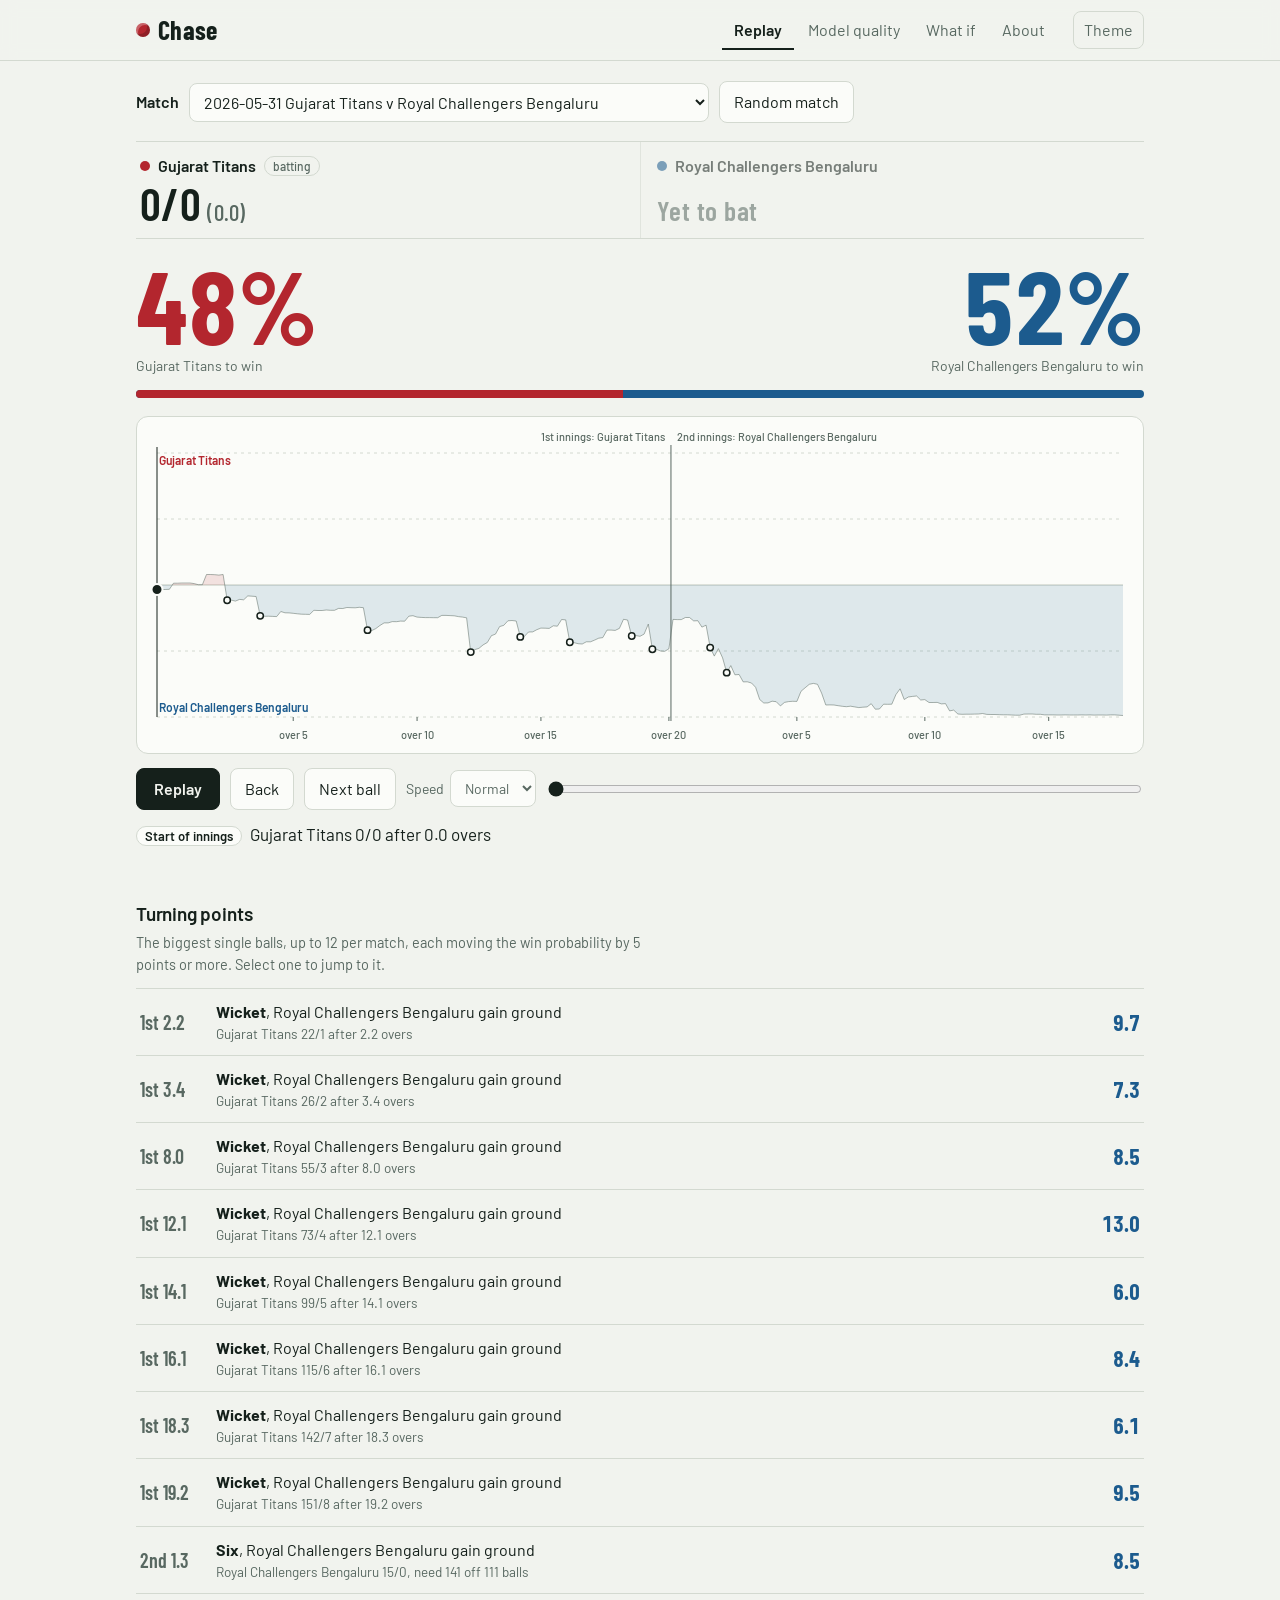
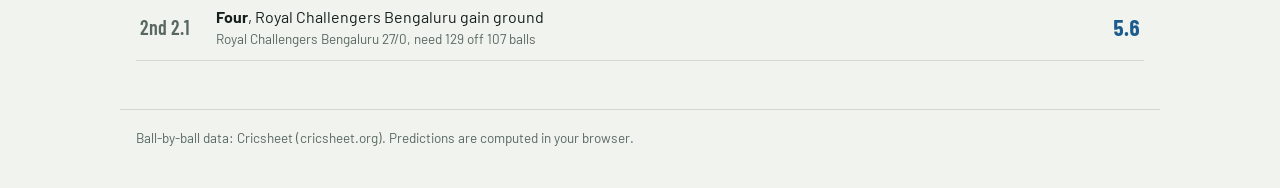
==== web/index.html @ fb61a50c "Initial commit Co-Authored-By: Claude Sonnet 5.5 <noreply@anthropic.com> Claude-Session: https://cla" ====
<!doctype html>
<html lang="en">
<head>
<meta charset="utf-8">
<meta name="viewport" content="width=device-width, initial-scale=1">
<title>Chase: live win probability for T20 cricket</title>
<meta name="description" content="Ball-by-ball win probability for T20 cricket, with a reason for every big swing and a public calibration report.">
<link rel="preconnect" href="https://fonts.googleapis.com">
<link rel="preconnect" href="https://fonts.gstatic.com" crossorigin>
<link href="https://fonts.googleapis.com/css2?family=Barlow:wght@400;500;600&family=Barlow+Condensed:wght@500;600;700&display=swap" rel="stylesheet">
<link rel="stylesheet" href="styles.css">
</head>
<body>
<a class="skip" href="#main">Skip to content</a>
<header class="top">
  <div class="top-in">
    <a class="mark" href="#" aria-label="Chase home"><span class="mark-ball" aria-hidden="true"></span>Chase</a>
    <nav class="tabs" role="tablist" aria-label="Sections">
      <button role="tab" id="t-replay" aria-controls="v-replay" aria-selected="true">Replay</button>
      <button role="tab" id="t-quality" aria-controls="v-quality" aria-selected="false" tabindex="-1">Model quality</button>
      <button role="tab" id="t-whatif" aria-controls="v-whatif" aria-selected="false" tabindex="-1">What if</button>
      <button role="tab" id="t-live" aria-controls="v-live" aria-selected="false" tabindex="-1" hidden>Live</button>
      <button role="tab" id="t-about" aria-controls="v-about" aria-selected="false" tabindex="-1">About</button>
    </nav>
    <button class="theme" id="theme" type="button" aria-label="Switch colour theme">Theme</button>
  </div>
</header>

<div class="banner" id="banner" hidden></div>

<main id="main">
  <section id="v-replay" role="tabpanel" aria-labelledby="t-replay">
    <div class="picker">
      <label for="match">Match</label>
      <select id="match"></select>
      <button type="button" id="random" class="ghost">Random match</button>
    </div>

    <div class="scoreboard" id="scoreboard" aria-live="off"></div>

    <div class="reading" id="reading"></div>

    <figure class="chartwrap">
      <svg id="chart" viewBox="0 0 900 320" role="img" aria-label="Win probability over the match" preserveAspectRatio="none"></svg>
      <figcaption id="chart-cap" class="sr"></figcaption>
    </figure>

    <div class="controls">
      <button type="button" id="play" class="primary" aria-label="Play replay">Play</button>
      <button type="button" id="back" class="ghost" aria-label="Back one ball">Back</button>
      <button type="button" id="fwd" class="ghost" aria-label="Forward one ball">Next ball</button>
      <label class="spd">Speed
        <select id="speed"><option value="260">Slow</option><option value="110" selected>Normal</option><option value="30">Fast</option></select>
      </label>
      <input type="range" id="scrub" min="0" max="0" value="0" aria-label="Position in the match">
    </div>

    <p class="now" id="now" aria-live="polite"></p>

    <div class="turns">
      <h2>Turning points</h2>
      <p class="sub">The biggest single balls, up to 12 per match, each moving the win probability by 5 points or more. Select one to jump to it.</p>
      <ol id="turns" class="turnlist"></ol>
    </div>
  </section>

  <section id="v-quality" role="tabpanel" aria-labelledby="t-quality" hidden>
    <h1>Is the probability honest?</h1>
    <p class="lede" id="q-lede"></p>
    <div class="qgrid">
      <div>
        <h2>Scores on held-out matches</h2>
        <p class="sub">Lower is better for Brier score, log loss and calibration error. These matches were not used to train or calibrate the model.</p>
        <div class="tablewrap"><table id="q-table"></table></div>
      </div>
      <div>
        <h2>Reliability</h2>
        <p class="sub">When the model says 70%, the batting side should win about 70% of those situations. Closer to the diagonal is better.</p>
        <svg id="rel" viewBox="0 0 360 360" role="img" aria-label="Reliability curve"></svg>
      </div>
    </div>
    <h2>Accuracy by stage of the innings</h2>
    <p class="sub">Brier score by stage on held-out matches. Early overs are hardest to predict.</p>
    <div class="tablewrap"><table id="q-stage"></table></div>
    <h2>Rules the model must obey</h2>
    <p class="sub" id="q-mono"></p>
  </section>

  <section id="v-whatif" role="tabpanel" aria-labelledby="t-whatif" hidden>
    <h1>What if the match is here?</h1>
    <p class="lede">Set a situation and read the batting side's chance of winning, from the same model that powers the replay.</p>
    <form class="wi" id="wi" onsubmit="return false">
      <label>Innings
        <select id="wi-inn"><option value="1">First innings</option><option value="2" selected>Chasing</option></select>
      </label>
      <label>Runs scored <input type="number" id="wi-runs" min="0" max="300" value="92"></label>
      <label>Wickets lost <input type="number" id="wi-wkts" min="0" max="10" value="3"></label>
      <label>Balls bowled <input type="number" id="wi-balls" min="0" max="120" value="72"></label>
      <label id="wi-t-l">Target <input type="number" id="wi-target" min="1" max="300" value="164"></label>
      <label hidden>Batting side's strength edge
        <input type="range" id="wi-edge" min="-200" max="200" value="0" step="10">
        <span class="hint" id="wi-edge-v">Even match</span>
      </label>
    </form>
    <div class="wi-out" id="wi-out" aria-live="polite"></div>
  </section>

  <section id="v-live" role="tabpanel" aria-labelledby="t-live" hidden>
    <h1>Score a match live</h1>
    <p class="lede">Start a match, then tap each ball as it happens. The API updates the win probability after every delivery. Needs the Chase API.</p>
    <div class="wi">
      <label>Team A <input type="text" id="live-a" value="Team A" maxlength="40"></label>
      <label>Team B <input type="text" id="live-b" value="Team B" maxlength="40"></label>
      <label>Batting first <select id="live-first"><option value="a">Team A</option><option value="b">Team B</option></select></label>
      <label>&nbsp;<button type="button" class="primary" id="live-start">Start match</button></label>
    </div>
    <div id="live-pad" hidden>
      <div class="controls" id="live-btns"></div>
      <div class="controls"><button type="button" class="ghost" id="live-inn">Start second innings</button></div>
    </div>
    <div id="live-out" aria-live="polite"></div>
  </section>

  <section id="v-about" role="tabpanel" aria-labelledby="t-about" hidden>
    <h1>How Chase works</h1>
    <div class="prose" id="about"></div>
  </section>
</main>

<footer class="foot"><span id="foot-src"></span></footer>

<script src="config.js"></script>
<script src="engine.js"></script>
<script src="app.js"></script>
</body>
</html>
---- web/styles.css ----
:root{
  --paper:#f1f3ee;--panel:#fbfcf9;--ink:#15201b;--muted:#586861;--line:#d3d9d0;
  --a:#b3262e;--b:#1c5b8e;--focus:#15201b;--ok:#1b7a4b;
  --num:"Barlow Condensed","Arial Narrow",sans-serif;--ui:"Barlow",system-ui,sans-serif;
}
@media (prefers-color-scheme:dark){:root:not([data-theme=light]){
  --paper:#0e1411;--panel:#151d19;--ink:#ecf0ea;--muted:#9aa8a0;--line:#27322c;--a:#ee6169;--b:#63a8e0;--focus:#ecf0ea;--ok:#53c58a}}
:root[data-theme=dark]{--paper:#0e1411;--panel:#151d19;--ink:#ecf0ea;--muted:#9aa8a0;--line:#27322c;--a:#ee6169;--b:#63a8e0;--focus:#ecf0ea;--ok:#53c58a}
*{box-sizing:border-box}
html{-webkit-text-size-adjust:100%}
body{margin:0;background:var(--paper);color:var(--ink);font:400 16px/1.5 var(--ui);min-height:100vh}
h1,h2{font-family:var(--ui);font-weight:600;letter-spacing:-.01em;margin:0}
h1{font-size:clamp(26px,5vw,36px);line-height:1.15;margin:8px 0 10px}
h2{font-size:19px;margin:30px 0 4px}
p{margin:0 0 12px}
a{color:inherit}
button,select,input{font:inherit;color:inherit}
:focus-visible{outline:2px solid var(--focus);outline-offset:2px;border-radius:4px}
.skip{position:absolute;left:-999px}.skip:focus{left:12px;top:12px;background:var(--panel);padding:8px 12px;z-index:9}
.sr{position:absolute;width:1px;height:1px;overflow:hidden;clip:rect(0 0 0 0)}

.top{position:sticky;top:0;z-index:5;background:color-mix(in srgb,var(--paper) 92%,transparent);backdrop-filter:blur(8px);border-bottom:1px solid var(--line)}
.top-in{max-width:1040px;margin:0 auto;padding:10px 16px;display:flex;align-items:center;gap:16px}
.mark{font:700 26px/1 var(--num);letter-spacing:.01em;text-decoration:none;display:flex;align-items:center;gap:8px}
.mark-ball{width:14px;height:14px;border-radius:50%;background:var(--a);box-shadow:inset -3px -3px 0 rgba(0,0,0,.2),inset 2px 2px 0 rgba(255,255,255,.28)}
.tabs{display:flex;gap:2px;margin-left:auto;overflow-x:auto;scrollbar-width:none}
.tabs button{background:none;border:0;padding:8px 12px;border-radius:8px;cursor:pointer;color:var(--muted);white-space:nowrap}
.tabs button[aria-selected=true]{color:var(--ink);font-weight:600;box-shadow:inset 0 -2px 0 var(--ink);border-radius:0}
.theme{background:none;border:1px solid var(--line);border-radius:8px;padding:6px 10px;cursor:pointer;color:var(--muted)}

.banner{background:var(--ink);color:var(--paper);text-align:center;padding:8px 16px;font-size:14px}
.banner a{color:inherit}
main{max-width:1040px;margin:0 auto;padding:20px 16px 48px}
.lede{max-width:62ch;color:var(--muted);font-size:17px}
.sub{color:var(--muted);font-size:14.5px;max-width:64ch}

.picker{display:flex;gap:10px;align-items:center;flex-wrap:wrap}
.picker label{font-weight:600}
.picker select{flex:1;min-width:200px;max-width:520px}
select,input[type=number],input[type=text]{background:var(--panel);border:1px solid var(--line);border-radius:8px;padding:8px 10px}
.ghost,.primary{border-radius:8px;padding:8px 14px;cursor:pointer;border:1px solid var(--line);background:var(--panel)}
.primary{background:var(--ink);color:var(--paper);border-color:var(--ink);font-weight:600;min-width:84px}
.ghost:hover{border-color:var(--ink)}

.scoreboard{display:grid;grid-template-columns:1fr 1fr;gap:0;margin-top:18px;border-top:1px solid var(--line);border-bottom:1px solid var(--line)}
.sb{padding:12px 4px;display:flex;flex-direction:column;gap:2px}
.sb+.sb{border-left:1px solid var(--line);padding-left:16px}
.sb .tn{font-weight:600;display:flex;align-items:center;gap:8px}
.sb .dot{width:10px;height:10px;border-radius:50%}
.sb .sc{font:600 clamp(30px,6vw,46px)/1 var(--num);letter-spacing:.01em}
.sb .sc small{font-size:.5em;color:var(--muted);font-weight:500;margin-left:6px}
.sb.bat .tn::after{content:"batting";font-size:12px;font-weight:500;color:var(--muted);border:1px solid var(--line);border-radius:99px;padding:0 8px}
.sb.idle{opacity:.55}

.reading{display:grid;grid-template-columns:1fr 1fr;margin-top:18px;align-items:end}
.pr .n{font:700 clamp(54px,13vw,104px)/.9 var(--num);letter-spacing:-.01em;font-variant-numeric:tabular-nums}
.pr .l{font-size:14px;color:var(--muted);margin-top:4px}
.pr.right{text-align:right}
.pr.a .n{color:var(--a)}.pr.b .n{color:var(--b)}
.bar{grid-column:1/-1;height:8px;border-radius:99px;overflow:hidden;background:var(--b);margin-top:14px;display:flex}
.bar i{display:block;background:var(--a);height:100%;transition:width .12s linear}

.chartwrap{margin:18px 0 0;background:var(--panel);border:1px solid var(--line);border-radius:12px;padding:10px 8px 6px}
#chart{width:100%;height:auto;aspect-ratio:900/320;display:block;touch-action:none;cursor:crosshair}
#chart text{font:500 11px var(--ui);fill:var(--muted)}
#chart .tn{font:600 12px var(--ui)}
.controls{display:flex;gap:10px;align-items:center;flex-wrap:wrap;margin-top:14px}
.spd{display:flex;gap:6px;align-items:center;color:var(--muted);font-size:14px}
#scrub{flex:1;min-width:160px;accent-color:var(--ink)}
.now{margin:12px 0 0;min-height:48px;font-size:17px}
.now b{font-weight:600}
.tag{display:inline-block;font:600 13px var(--ui);padding:1px 8px;border-radius:99px;border:1px solid var(--line);margin-right:8px;background:var(--panel)}
.tag.w{background:var(--ink);color:var(--paper);border-color:var(--ink)}
.turnlist{list-style:none;margin:12px 0 0;padding:0;border-top:1px solid var(--line)}
.turnlist li button{width:100%;display:grid;grid-template-columns:64px 1fr auto;gap:12px;align-items:center;text-align:left;background:none;border:0;border-bottom:1px solid var(--line);padding:11px 4px;cursor:pointer}
.turnlist li button:hover{background:var(--panel)}
.turnlist .ov{font:600 20px var(--num);color:var(--muted)}
.turnlist .dl{font:700 22px var(--num);font-variant-numeric:tabular-nums}
.turnlist .dl.a{color:var(--a)}.turnlist .dl.b{color:var(--b)}
.turnlist .tx small{display:block;color:var(--muted);font-size:13.5px}
.empty{color:var(--muted);padding:12px 0}

.qgrid{display:grid;grid-template-columns:1.1fr .9fr;gap:28px;align-items:start}
.tablewrap{overflow-x:auto}
table{border-collapse:collapse;width:100%;font-variant-numeric:tabular-nums;font-size:15px}
th,td{padding:9px 10px;border-bottom:1px solid var(--line);text-align:right;white-space:nowrap}
th:first-child,td:first-child{text-align:left}
th{font-weight:600;color:var(--muted);font-size:13.5px}
tr.me td{font-weight:600}
td.best{box-shadow:inset 0 -2px 0 var(--ok)}
#rel{width:100%;max-width:420px;height:auto;background:var(--panel);border:1px solid var(--line);border-radius:12px}
#rel text{font:500 10px var(--ui);fill:var(--muted)}

.wi{display:grid;grid-template-columns:repeat(auto-fit,minmax(170px,1fr));gap:14px;margin:18px 0}
.wi label{display:flex;flex-direction:column;gap:6px;font-weight:500}
.wi .hint{color:var(--muted);font-weight:400;font-size:14px}
.wi-out .pr .n{font-size:clamp(64px,16vw,120px)}
.wi-out{display:grid;grid-template-columns:1fr 1fr}
.prose{max-width:68ch}.prose p,.prose li{font-size:16.5px}.prose h2{margin-top:26px}
.prose ul{padding-left:20px}
.foot{max-width:1040px;margin:0 auto;padding:18px 16px 40px;color:var(--muted);font-size:13.5px;border-top:1px solid var(--line)}

@media (max-width:760px){
  .qgrid{grid-template-columns:1fr}
  .top-in{flex-wrap:wrap;gap:6px 12px}.tabs{order:3;width:100%;margin-left:0}
  .theme{margin-left:auto}
  .turnlist li button{grid-template-columns:52px 1fr auto}
}
@media (prefers-reduced-motion:reduce){.bar i{transition:none}}
input[type=range]{accent-color:var(--ink)}
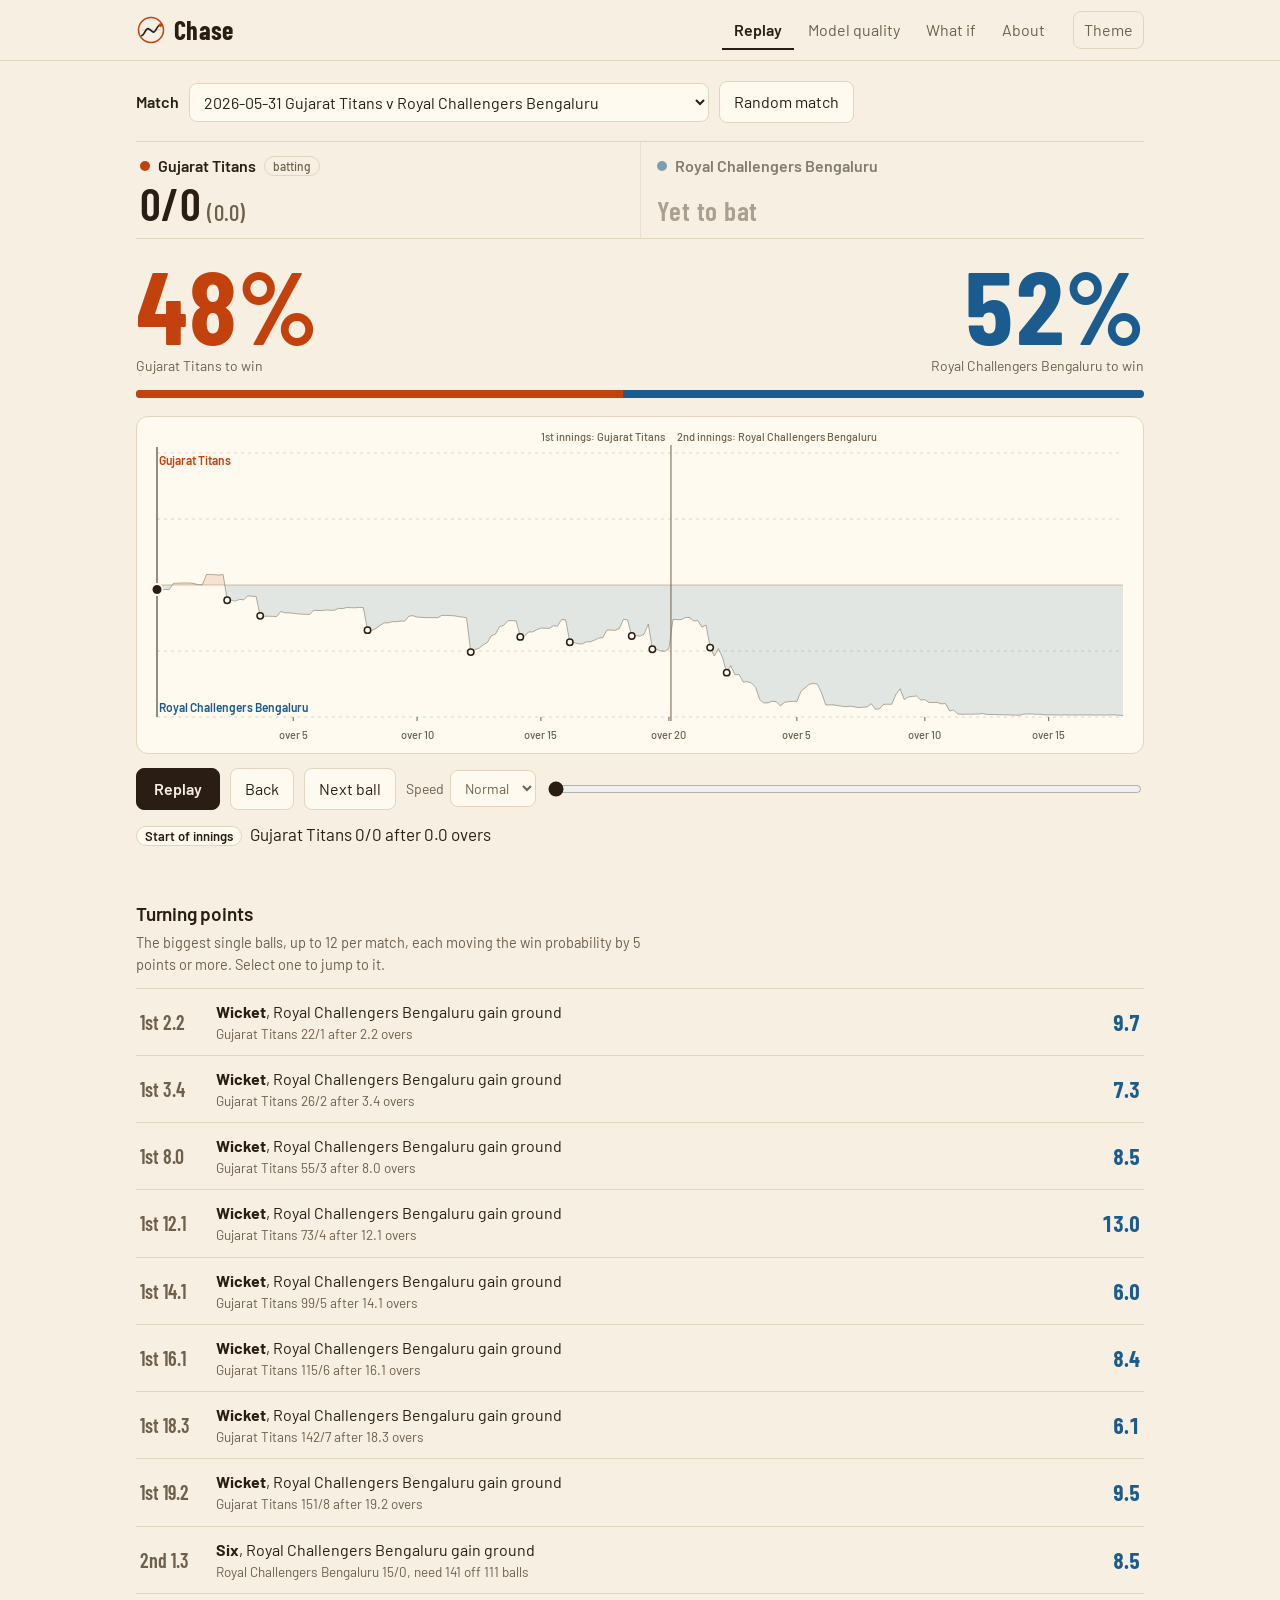
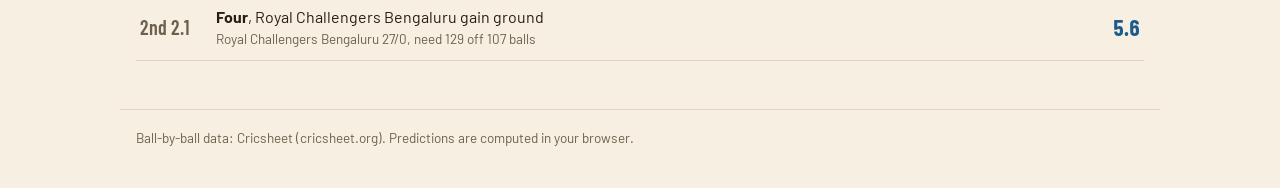
==== commit 608e0a0e: "Add Chase logo to header and favicon Co-Authored-By: Claude Sonnet 5.5 <noreply@anthropic.com> Claud" ====
--- a/web/index.html
+++ b/web/index.html
@@ -4,6 +4,7 @@
 <meta charset="utf-8">
 <meta name="viewport" content="width=device-width, initial-scale=1">
 <title>Chase: live win probability for T20 cricket</title>
+<link rel="icon" type="image/svg+xml" href="data:image/svg+xml,%3Csvg xmlns=%22http://www.w3.org/2000/svg%22 viewBox=%220 0 48 48%22 fill=%22none%22 aria-hidden=%22true%22%3E%3Ccircle cx=%2224%22 cy=%2224%22 r=%2220%22 stroke=%22%23c2410c%22 stroke-width=%222.4%22/%3E%3Cpath d=%22M9 24H39%22 stroke=%22%236f604c%22 stroke-width=%221%22 opacity=%22.45%22/%3E%3Cpath d=%22M9 33C14 33 15 20 20 22S27 31 31 25 35.5 15.5 39 16%22 stroke=%22%232a1e14%22 stroke-width=%222.6%22 stroke-linecap=%22round%22 stroke-linejoin=%22round%22/%3E%3Ccircle cx=%2239%22 cy=%2216%22 r=%223%22 fill=%22%23c2410c%22/%3E%3C/svg%3E">
 <meta name="description" content="Ball-by-ball win probability for T20 cricket, with a reason for every big swing and a public calibration report.">
 <link rel="preconnect" href="https://fonts.googleapis.com">
 <link rel="preconnect" href="https://fonts.gstatic.com" crossorigin>
@@ -14,7 +15,7 @@
 <a class="skip" href="#main">Skip to content</a>
 <header class="top">
   <div class="top-in">
-    <a class="mark" href="#" aria-label="Chase home"><span class="mark-ball" aria-hidden="true"></span>Chase</a>
+    <a class="mark" href="#" aria-label="Chase home"><svg class="mark-logo" viewBox="0 0 48 48" fill="none" aria-hidden="true"><circle cx="24" cy="24" r="20" stroke="var(--a)" stroke-width="2.4"/><path d="M9 24H39" stroke="var(--muted)" stroke-width="1" opacity=".45"/><path d="M9 33C14 33 15 20 20 22S27 31 31 25 35.5 15.5 39 16" stroke="var(--ink)" stroke-width="2.6" stroke-linecap="round" stroke-linejoin="round"/><circle cx="39" cy="16" r="3" fill="var(--a)"/></svg>Chase</a>
     <nav class="tabs" role="tablist" aria-label="Sections">
       <button role="tab" id="t-replay" aria-controls="v-replay" aria-selected="true">Replay</button>
       <button role="tab" id="t-quality" aria-controls="v-quality" aria-selected="false" tabindex="-1">Model quality</button>
--- a/web/styles.css
+++ b/web/styles.css
@@ -1,11 +1,11 @@
 :root{
-  --paper:#f1f3ee;--panel:#fbfcf9;--ink:#15201b;--muted:#586861;--line:#d3d9d0;
-  --a:#b3262e;--b:#1c5b8e;--focus:#15201b;--ok:#1b7a4b;
+  --paper:#f6efe2;--panel:#fffaf0;--ink:#2a1e14;--muted:#6f604c;--line:#e1d5bd;
+  --a:#c2410c;--b:#1c5b8e;--focus:#2a1e14;--ok:#1b7a4b;
   --num:"Barlow Condensed","Arial Narrow",sans-serif;--ui:"Barlow",system-ui,sans-serif;
 }
 @media (prefers-color-scheme:dark){:root:not([data-theme=light]){
-  --paper:#0e1411;--panel:#151d19;--ink:#ecf0ea;--muted:#9aa8a0;--line:#27322c;--a:#ee6169;--b:#63a8e0;--focus:#ecf0ea;--ok:#53c58a}}
-:root[data-theme=dark]{--paper:#0e1411;--panel:#151d19;--ink:#ecf0ea;--muted:#9aa8a0;--line:#27322c;--a:#ee6169;--b:#63a8e0;--focus:#ecf0ea;--ok:#53c58a}
+  --paper:#100e0c;--panel:#181614;--ink:#f4f0eb;--muted:#a59d92;--line:#2c2825;--a:#fe8b40;--b:#63a8e0;--focus:#f4f0eb;--ok:#53c58a}}
+:root[data-theme=dark]{--paper:#100e0c;--panel:#181614;--ink:#f4f0eb;--muted:#a59d92;--line:#2c2825;--a:#fe8b40;--b:#63a8e0;--focus:#f4f0eb;--ok:#53c58a}
 *{box-sizing:border-box}
 html{-webkit-text-size-adjust:100%}
 body{margin:0;background:var(--paper);color:var(--ink);font:400 16px/1.5 var(--ui);min-height:100vh}
@@ -21,6 +21,7 @@
 
 .top{position:sticky;top:0;z-index:5;background:color-mix(in srgb,var(--paper) 92%,transparent);backdrop-filter:blur(8px);border-bottom:1px solid var(--line)}
 .top-in{max-width:1040px;margin:0 auto;padding:10px 16px;display:flex;align-items:center;gap:16px}
+.mark-logo{width:30px;height:30px;flex:none;display:block}
 .mark{font:700 26px/1 var(--num);letter-spacing:.01em;text-decoration:none;display:flex;align-items:center;gap:8px}
 .mark-ball{width:14px;height:14px;border-radius:50%;background:var(--a);box-shadow:inset -3px -3px 0 rgba(0,0,0,.2),inset 2px 2px 0 rgba(255,255,255,.28)}
 .tabs{display:flex;gap:2px;margin-left:auto;overflow-x:auto;scrollbar-width:none}
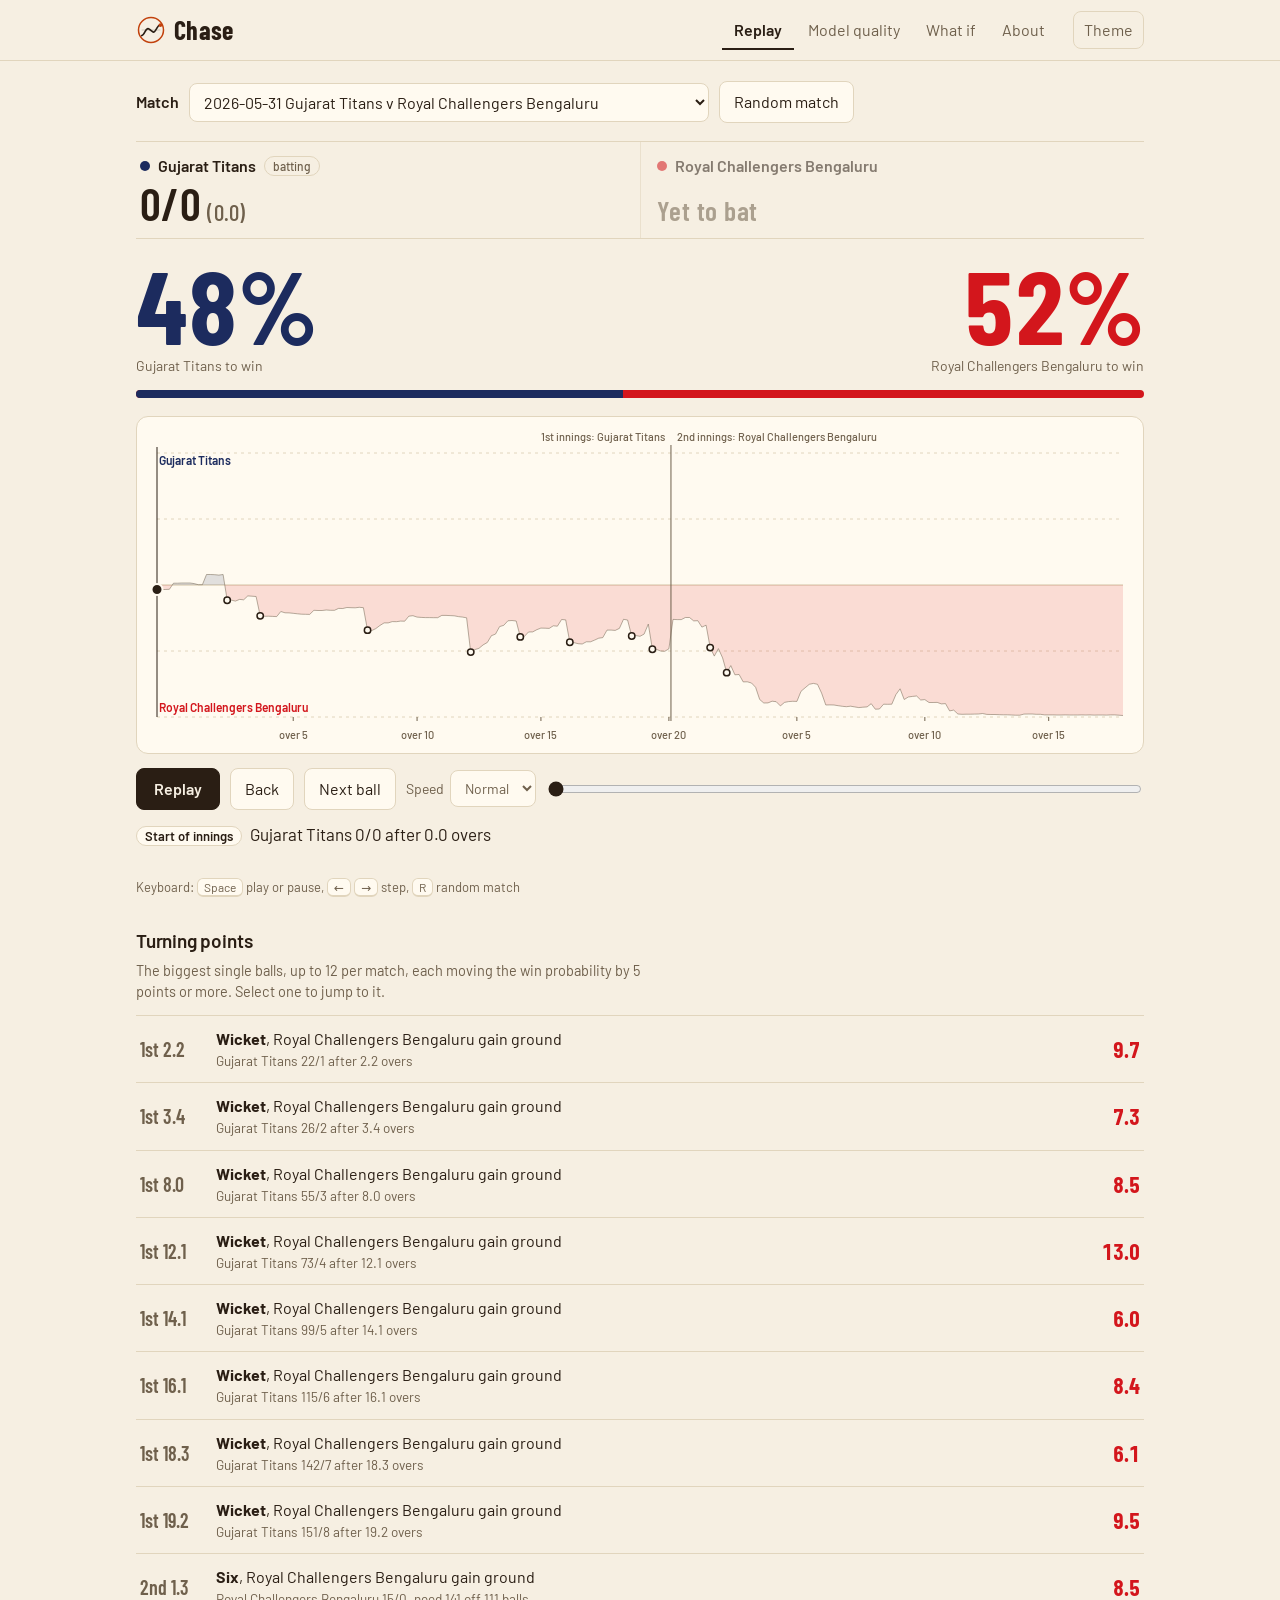
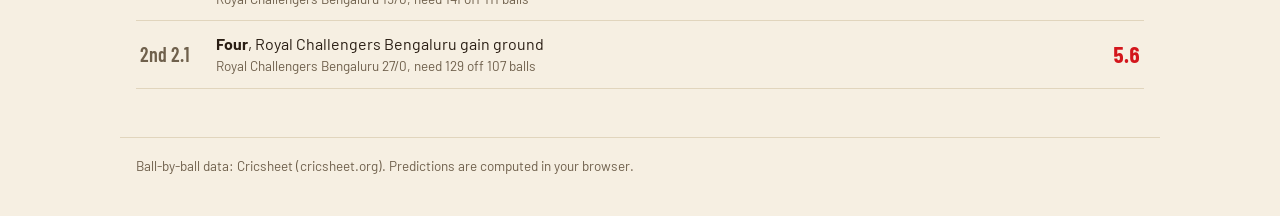
==== commit 5bac7e8b: "Animated logos, smooth transitions, keyboard shortcuts, a11y and SEO polish Co-Authored-By: Claude S" ====
--- a/web/index.html
+++ b/web/index.html
@@ -12,10 +12,11 @@
 <link rel="stylesheet" href="styles.css">
 </head>
 <body>
+<noscript><p style="padding:16px;font-family:system-ui,sans-serif">Chase needs JavaScript to run the replay. Please enable it and reload.</p></noscript>
 <a class="skip" href="#main">Skip to content</a>
 <header class="top">
   <div class="top-in">
-    <a class="mark" href="#" aria-label="Chase home"><svg class="mark-logo" viewBox="0 0 48 48" fill="none" aria-hidden="true"><circle cx="24" cy="24" r="20" stroke="var(--a)" stroke-width="2.4"/><path d="M9 24H39" stroke="var(--muted)" stroke-width="1" opacity=".45"/><path d="M9 33C14 33 15 20 20 22S27 31 31 25 35.5 15.5 39 16" stroke="var(--ink)" stroke-width="2.6" stroke-linecap="round" stroke-linejoin="round"/><circle cx="39" cy="16" r="3" fill="var(--a)"/></svg>Chase</a>
+    <a class="mark" href="#" aria-label="Chase home"><svg class="mark-logo" viewBox="0 0 48 48" fill="none" aria-hidden="true"><circle cx="24" cy="24" r="20" stroke="var(--a)" stroke-width="2.4"/><path d="M9 24H39" stroke="var(--muted)" stroke-width="1" opacity=".45"/><path class="cl-line" pathLength="1" d="M9 33C14 33 15 20 20 22S27 31 31 25 35.5 15.5 39 16" stroke="var(--ink)" stroke-width="2.6" stroke-linecap="round" stroke-linejoin="round"/><circle class="cl-dot" cx="39" cy="16" r="3" fill="var(--a)"/></svg>Chase</a>
     <nav class="tabs" role="tablist" aria-label="Sections">
       <button role="tab" id="t-replay" aria-controls="v-replay" aria-selected="true">Replay</button>
       <button role="tab" id="t-quality" aria-controls="v-quality" aria-selected="false" tabindex="-1">Model quality</button>
@@ -57,6 +58,7 @@
     </div>
 
     <p class="now" id="now" aria-live="polite"></p>
+    <p class="kbdhint">Keyboard: <kbd>Space</kbd> play or pause, <kbd>←</kbd> <kbd>→</kbd> step, <kbd>R</kbd> random match</p>
 
     <div class="turns">
       <h2>Turning points</h2>
--- a/web/styles.css
+++ b/web/styles.css
@@ -57,9 +57,9 @@
 .pr .n{font:700 clamp(54px,13vw,104px)/.9 var(--num);letter-spacing:-.01em;font-variant-numeric:tabular-nums}
 .pr .l{font-size:14px;color:var(--muted);margin-top:4px}
 .pr.right{text-align:right}
-.pr.a .n{color:var(--a)}.pr.b .n{color:var(--b)}
-.bar{grid-column:1/-1;height:8px;border-radius:99px;overflow:hidden;background:var(--b);margin-top:14px;display:flex}
-.bar i{display:block;background:var(--a);height:100%;transition:width .12s linear}
+.pr.a .n{color:var(--ta,var(--a))}.pr.b .n{color:var(--tb,var(--b))}
+.bar{grid-column:1/-1;height:8px;border-radius:99px;overflow:hidden;background:var(--tb,var(--b));margin-top:14px;display:flex}
+.bar i{display:block;background:var(--ta,var(--a));height:100%;transition:width .12s linear}
 
 .chartwrap{margin:18px 0 0;background:var(--panel);border:1px solid var(--line);border-radius:12px;padding:10px 8px 6px}
 #chart{width:100%;height:auto;aspect-ratio:900/320;display:block;touch-action:none;cursor:crosshair}
@@ -77,11 +77,12 @@
 .turnlist li button:hover{background:var(--panel)}
 .turnlist .ov{font:600 20px var(--num);color:var(--muted)}
 .turnlist .dl{font:700 22px var(--num);font-variant-numeric:tabular-nums}
-.turnlist .dl.a{color:var(--a)}.turnlist .dl.b{color:var(--b)}
+.turnlist .dl.a{color:var(--ta,var(--a))}.turnlist .dl.b{color:var(--tb,var(--b))}
 .turnlist .tx small{display:block;color:var(--muted);font-size:13.5px}
 .empty{color:var(--muted);padding:12px 0}
 
-.qgrid{display:grid;grid-template-columns:1.1fr .9fr;gap:28px;align-items:start}
+.qgrid{display:grid;grid-template-columns:minmax(0,1.1fr) minmax(0,.9fr);gap:28px;align-items:start}
+.qgrid>*{min-width:0}
 .tablewrap{overflow-x:auto}
 table{border-collapse:collapse;width:100%;font-variant-numeric:tabular-nums;font-size:15px}
 th,td{padding:9px 10px;border-bottom:1px solid var(--line);text-align:right;white-space:nowrap}
@@ -102,10 +103,40 @@
 .foot{max-width:1040px;margin:0 auto;padding:18px 16px 40px;color:var(--muted);font-size:13.5px;border-top:1px solid var(--line)}
 
 @media (max-width:760px){
-  .qgrid{grid-template-columns:1fr}
+  .qgrid{grid-template-columns:minmax(0,1fr)}
   .top-in{flex-wrap:wrap;gap:6px 12px}.tabs{order:3;width:100%;margin-left:0}
   .theme{margin-left:auto}
   .turnlist li button{grid-template-columns:52px 1fr auto}
 }
 @media (prefers-reduced-motion:reduce){.bar i{transition:none}}
 input[type=range]{accent-color:var(--ink)}
+
+/* team colours: set per match by app.js, falling back to the default pair */
+#v-replay,#live-out{--ta:var(--ta-l,var(--a));--tb:var(--tb-l,var(--b))}
+:root[data-theme=dark] #v-replay,:root[data-theme=dark] #live-out{--ta:var(--ta-d,var(--a));--tb:var(--tb-d,var(--b))}
+@media (prefers-color-scheme:dark){:root:not([data-theme=light]) #v-replay,:root:not([data-theme=light]) #live-out{--ta:var(--ta-d,var(--a));--tb:var(--tb-d,var(--b))}}
+
+/* animated logos: Chase line draws start to end, SwingLab bat swings and hits the ball */
+.cl-line{stroke-dasharray:1;animation:clDraw 5s ease-in-out infinite}
+@keyframes clDraw{0%{stroke-dashoffset:1;opacity:1}38%,90%{stroke-dashoffset:0;opacity:1}98%,100%{stroke-dashoffset:0;opacity:0}}
+.cl-dot{transform-box:fill-box;transform-origin:center;animation:clDot 5s ease-in-out infinite}
+@keyframes clDot{0%,35%{transform:scale(0);opacity:0}41%{transform:scale(1.7);opacity:1}48%,90%{transform:scale(1);opacity:1}98%,100%{transform:scale(1);opacity:0}}
+.sl-bat{transform-box:view-box;transform-origin:24px 24px;transform:rotate(40deg);animation:slBat 4.4s infinite}
+@keyframes slBat{0%,30%{transform:rotate(40deg);animation-timing-function:cubic-bezier(.45,0,.55,1)}48%{transform:rotate(-28deg);animation-timing-function:cubic-bezier(.6,0,.9,.4)}57%{transform:rotate(106deg);animation-timing-function:ease-out}64%{transform:rotate(112deg);animation-timing-function:cubic-bezier(.45,0,.55,1)}84%,100%{transform:rotate(40deg)}}
+.sl-ball{transform-box:fill-box;transform-origin:center;animation:slBall 4.4s infinite}
+@keyframes slBall{0%,56%{transform:translate(0,0) scale(1);opacity:1}57%{transform:translate(0,0) scale(1.15);opacity:1;animation-timing-function:cubic-bezier(.2,.6,.4,1)}74%{transform:translate(15px,-24px) scale(.45);opacity:0}75%,88%{transform:translate(0,0) scale(1);opacity:0}100%{transform:translate(0,0) scale(1);opacity:1}}
+@media(prefers-reduced-motion:reduce){.cl-line,.cl-dot,.sl-bat,.sl-ball{animation:none}.cl-line{stroke-dashoffset:0}.cl-dot{transform:none}}
+
+/* smooth motion layer */
+html{scroll-behavior:smooth}
+button,select,input,textarea,.tabs [role=tab],a{transition:background-color .2s,border-color .2s,color .2s,box-shadow .2s,opacity .2s,transform .18s}
+button:active:not(:disabled){transform:scale(.98)}
+[role=tabpanel]:not([hidden]){animation:smPanel .38s cubic-bezier(.2,.7,.2,1)}
+@keyframes smPanel{from{opacity:0;transform:translateY(8px)}}
+@media(prefers-reduced-motion:no-preference){html.tt,html.tt *,html.tt *::before,html.tt *::after{transition:background-color .35s,color .35s,border-color .35s,box-shadow .35s,fill .35s,stroke .35s!important}}
+@media(prefers-reduced-motion:reduce){html{scroll-behavior:auto}*{animation-duration:.01ms!important;transition-duration:.01ms!important}}
+
+.kbdhint{margin:8px 0 0;font-size:13px;color:var(--muted)}
+.kbdhint kbd{font:inherit;font-size:12px;padding:1px 6px;border:1px solid var(--line);border-bottom-width:2px;border-radius:6px;background:var(--panel,transparent)}
+@media(hover:none){.kbdhint{display:none}}
+a,button{-webkit-tap-highlight-color:transparent}button,select,[role=tab]{touch-action:manipulation}
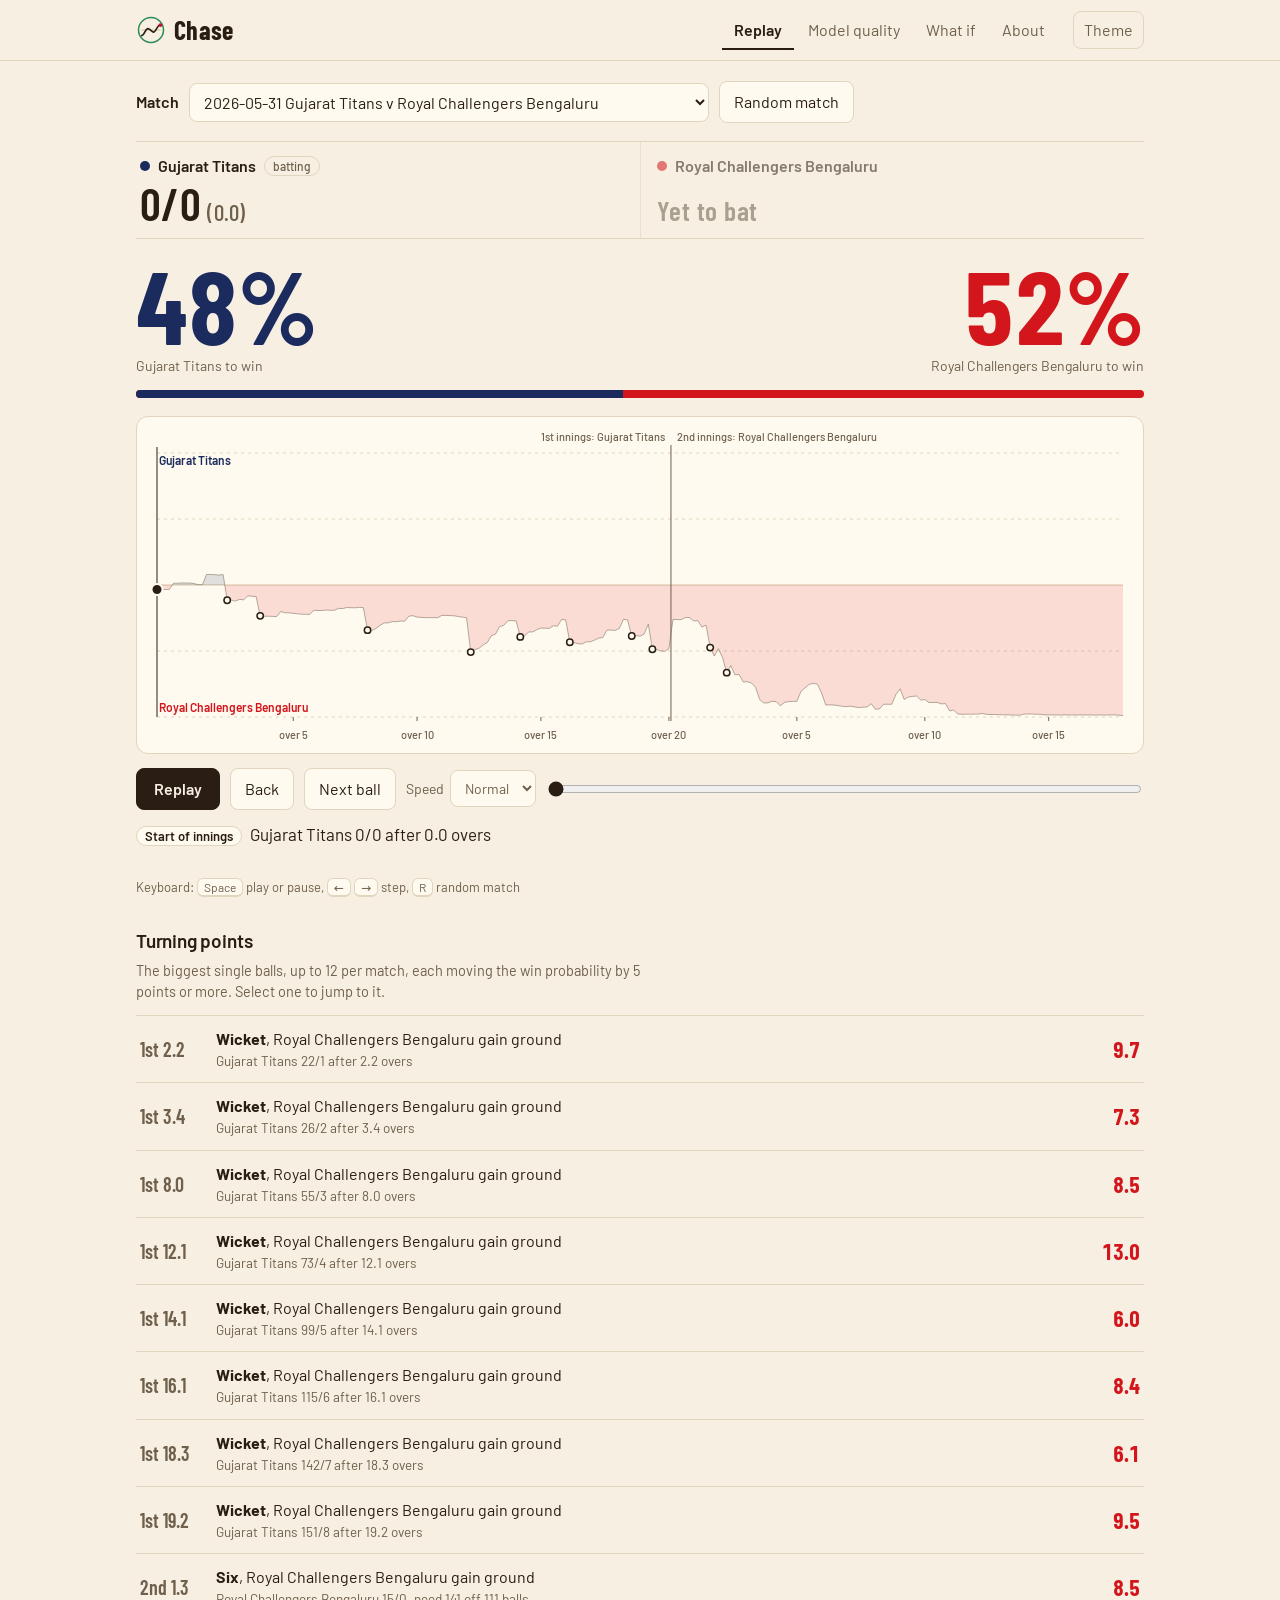
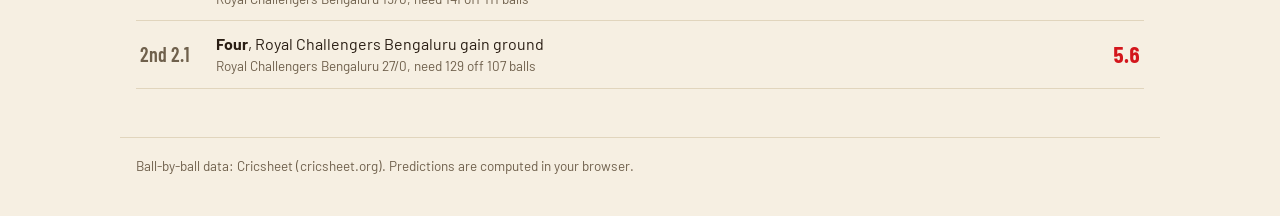
==== commit 26ef7cbd: "Real colours for logos and icons: willow bat, red cricket ball, green ground, brand LinkedIn/Gmail/P" ====
--- a/web/index.html
+++ b/web/index.html
@@ -16,7 +16,7 @@
 <a class="skip" href="#main">Skip to content</a>
 <header class="top">
   <div class="top-in">
-    <a class="mark" href="#" aria-label="Chase home"><svg class="mark-logo" viewBox="0 0 48 48" fill="none" aria-hidden="true"><circle cx="24" cy="24" r="20" stroke="var(--a)" stroke-width="2.4"/><path d="M9 24H39" stroke="var(--muted)" stroke-width="1" opacity=".45"/><path class="cl-line" pathLength="1" d="M9 33C14 33 15 20 20 22S27 31 31 25 35.5 15.5 39 16" stroke="var(--ink)" stroke-width="2.6" stroke-linecap="round" stroke-linejoin="round"/><circle class="cl-dot" cx="39" cy="16" r="3" fill="var(--a)"/></svg>Chase</a>
+    <a class="mark" href="#" aria-label="Chase home"><svg class="mark-logo" viewBox="0 0 48 48" fill="none" aria-hidden="true"><circle class="cl-ground" cx="24" cy="24" r="20" stroke="#2E8B57" stroke-width="2.4"/><path d="M9 24H39" stroke="#C9A66B" stroke-width="1.4" opacity=".8"/><path class="cl-line" pathLength="1" d="M9 33C14 33 15 20 20 22S27 31 31 25 35.5 15.5 39 16" stroke="var(--ink)" stroke-width="2.6" stroke-linecap="round" stroke-linejoin="round"/><circle class="cl-dot" cx="39" cy="16" r="3" fill="#C8102E"/></svg>Chase</a>
     <nav class="tabs" role="tablist" aria-label="Sections">
       <button role="tab" id="t-replay" aria-controls="v-replay" aria-selected="true">Replay</button>
       <button role="tab" id="t-quality" aria-controls="v-quality" aria-selected="false" tabindex="-1">Model quality</button>
